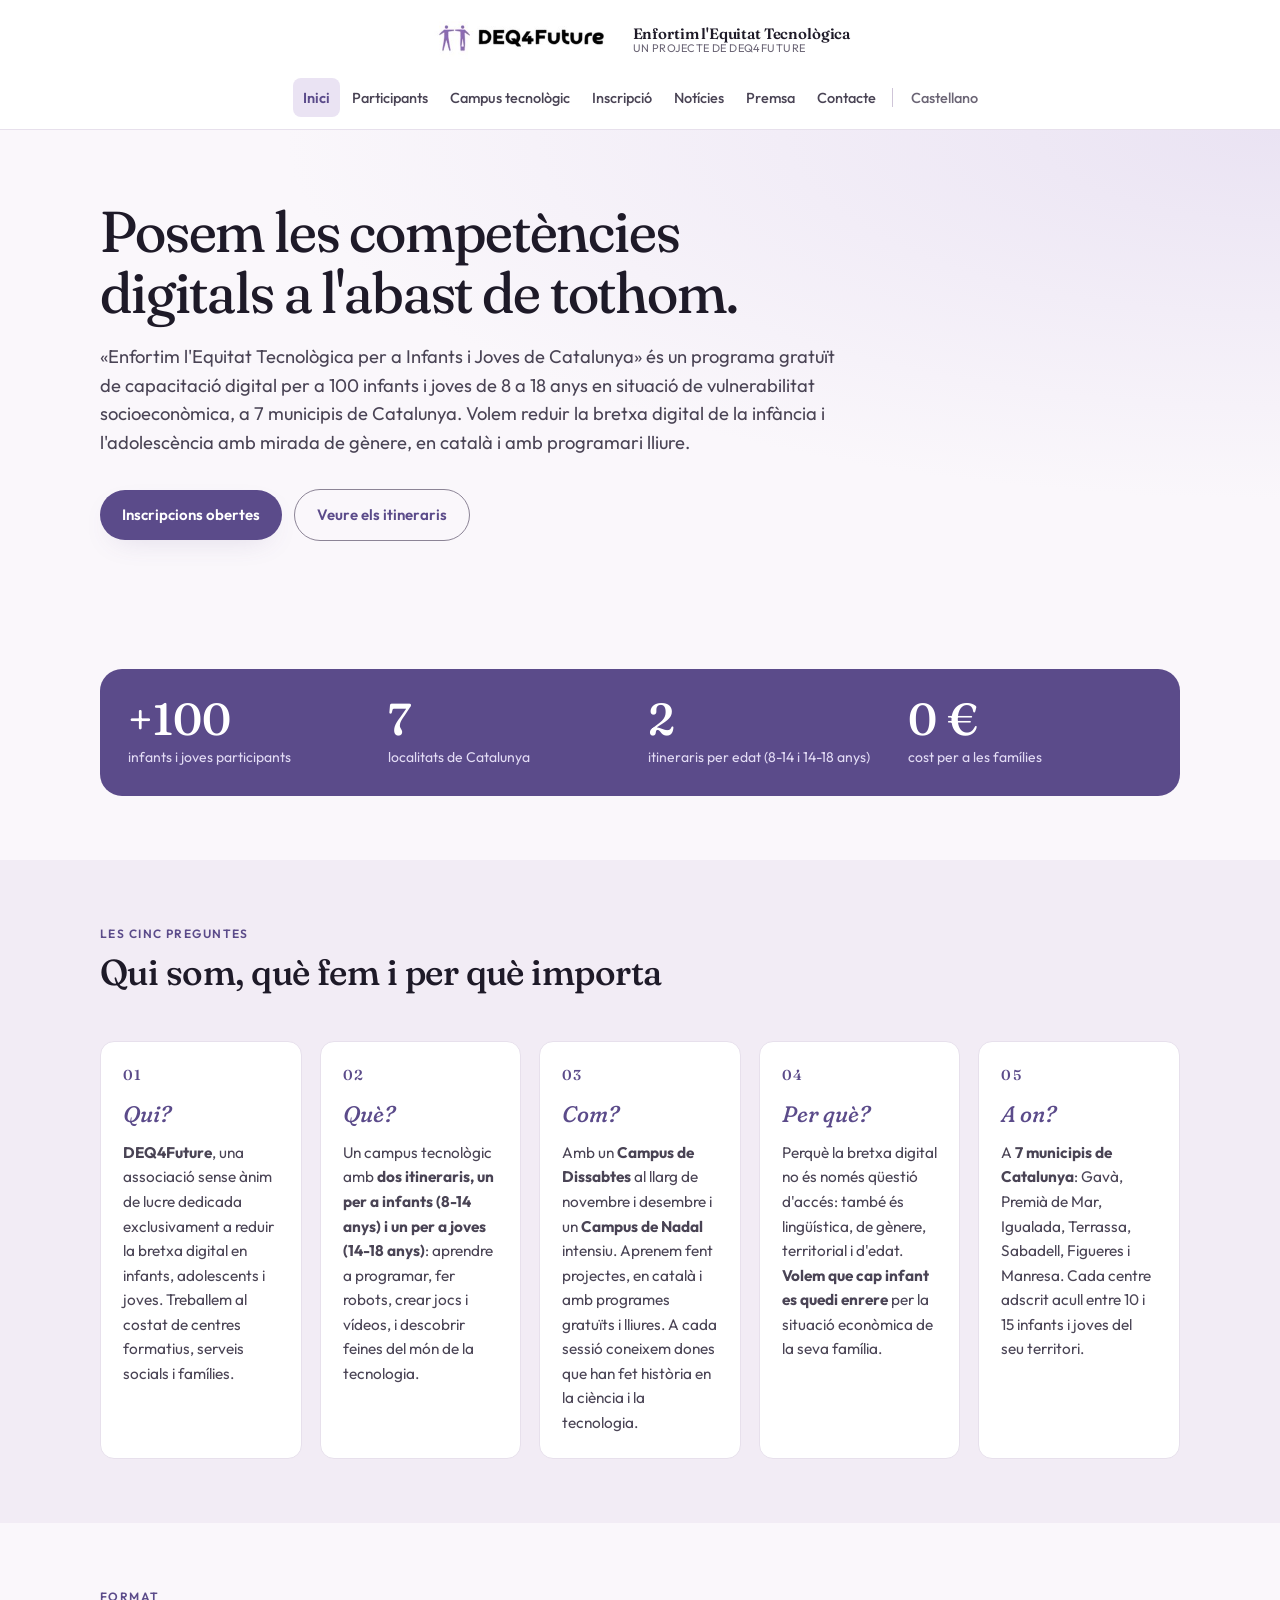
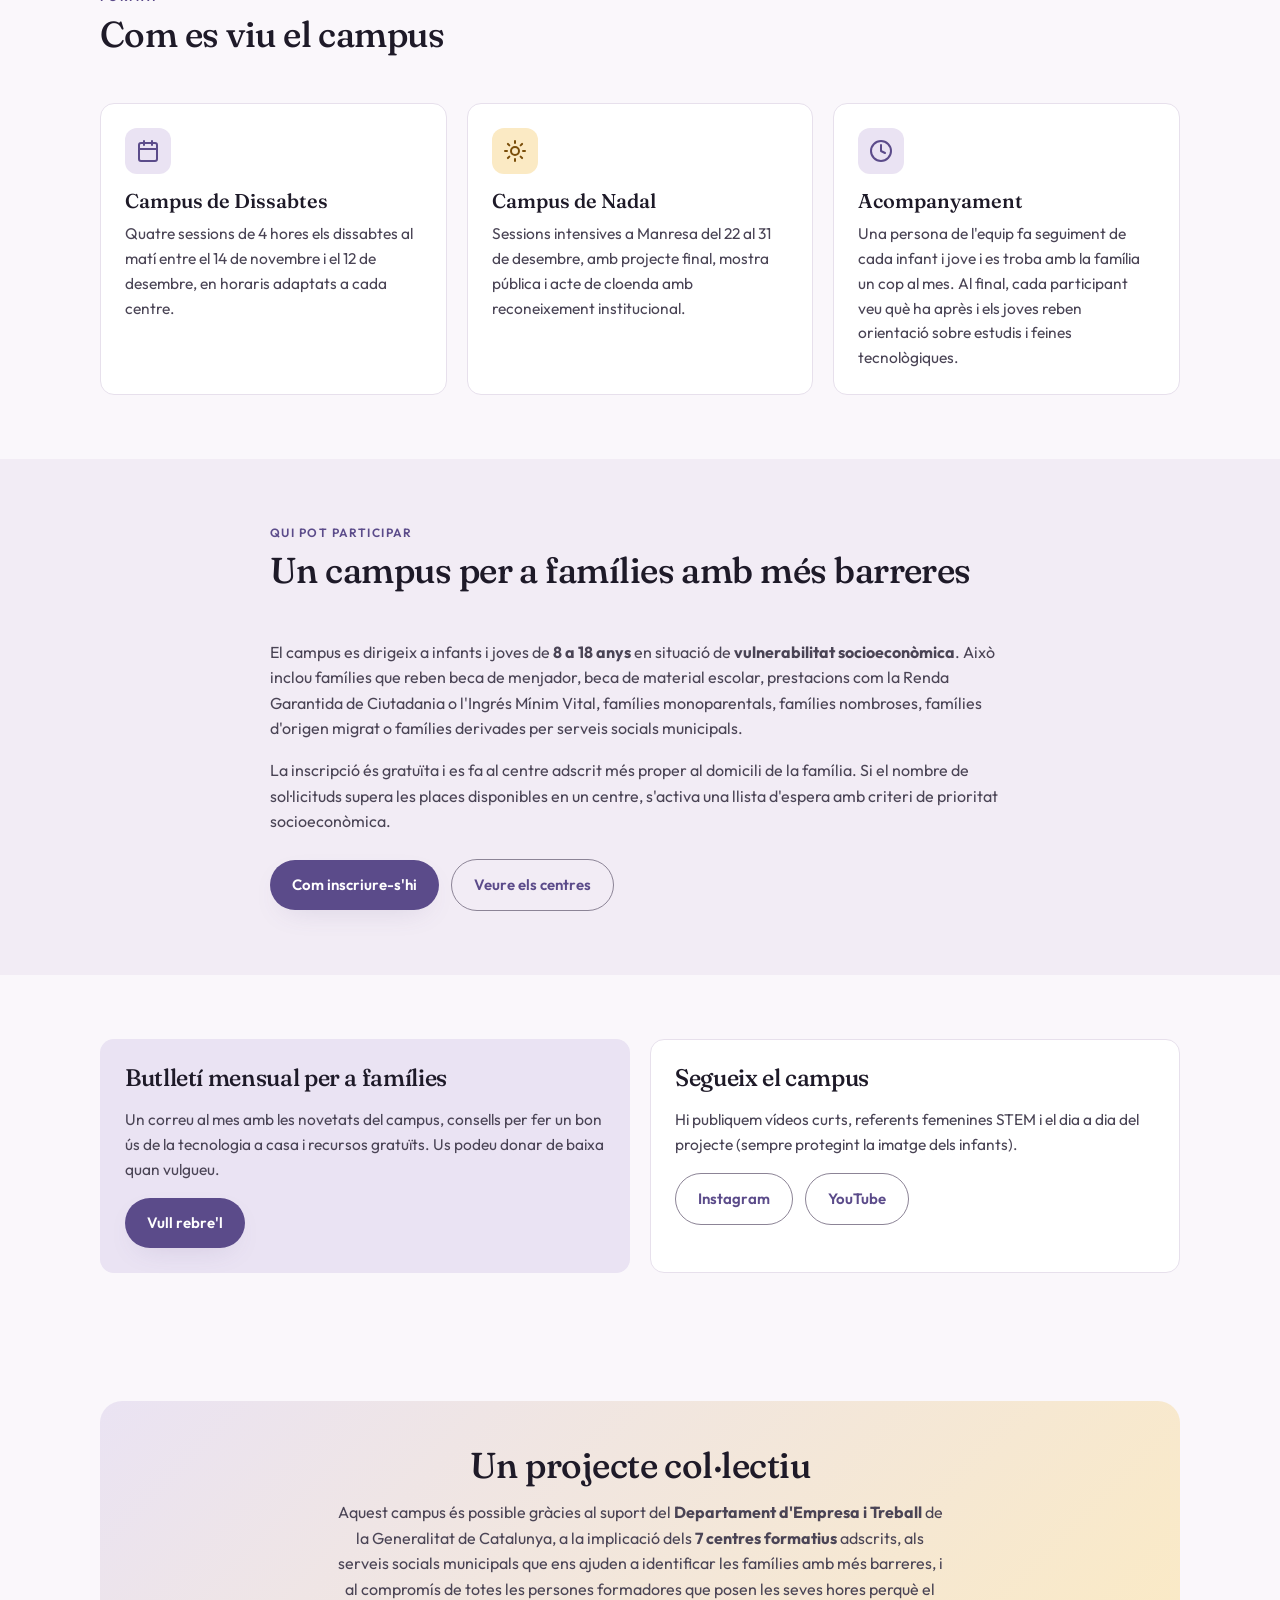
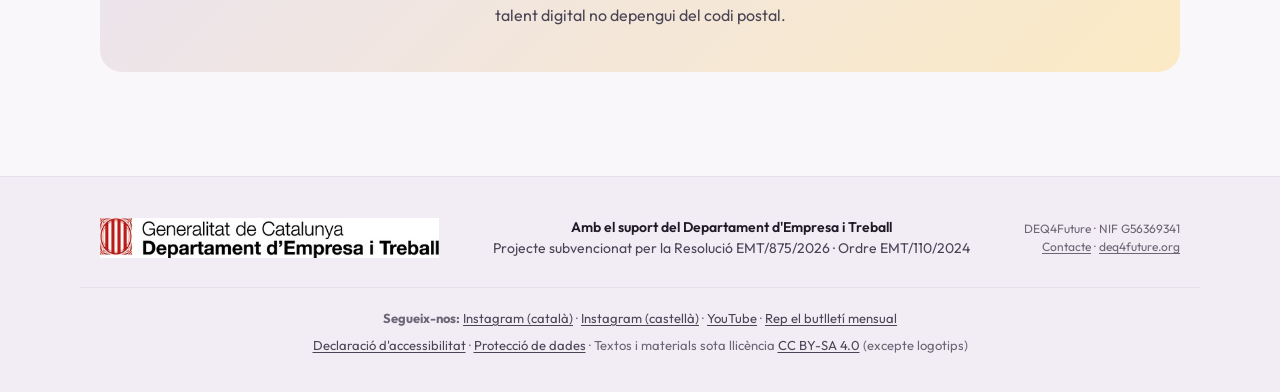
==== index.html @ 042182f4 "v1.0" ====
<!doctype html>
<html lang="ca">
<head>
<meta charset="utf-8">
<meta name="viewport" content="width=device-width, initial-scale=1, viewport-fit=cover">
<title>Enfortim l'Equitat Tecnològica · DEQ4Future</title>
<meta name="description" content="Campus tecnològic gratuït per a 100 infants i joves de 8 a 18 anys en situació de vulnerabilitat a 7 municipis de Catalunya. Un projecte de DEQ4Future.">
<meta property="og:title" content="Enfortim l'Equitat Tecnològica · DEQ4Future">
<meta property="og:description" content="Campus tecnològic gratuït per a 100 infants i joves de 8 a 18 anys en situació de vulnerabilitat a 7 municipis de Catalunya. Un projecte de DEQ4Future.">
<meta property="og:type" content="website">
<meta property="og:locale" content="ca_ES">
<meta property="og:url" content="https://enfortim.deq4future.org/">
<link rel="icon" href="logo-deq.jpg">
<link rel="stylesheet" href="fonts.css">
<link rel="stylesheet" href="styles.css">
<script src="analytics.js" defer></script>
</head>
<body>
<a class="skip-link" href="#contingut">Salta al contingut principal</a>

<header class="site-header">
  <div class="header-inner">
    <a class="brand" href="index.html">
      <img src="logo-deq.jpg" alt="DEQ4Future" width="189" height="56">
      <span class="brand-text">
        <strong>Enfortim l'Equitat Tecnològica</strong>
        <span>Un projecte de DEQ4Future</span>
      </span>
    </a>
    <nav class="nav" aria-label="Navegació principal">
      <a href="index.html" aria-current="page" class="active">Inici</a>
      <a href="participants.html">Participants</a>
      <a href="campus.html">Campus tecnològic</a>
      <a href="inscripcio.html">Inscripció</a>
      <a href="noticies.html">Notícies</a>
      <a href="premsa.html">Premsa</a>
      <a href="contacte.html">Contacte</a>
      <a class="lang" href="es.html" lang="es" hreflang="es">Castellano</a>
    </nav>
  </div>
</header>

<main class="page" id="contingut" tabindex="-1">
  <!-- Hero -->
  <section class="hero">
    <div class="wrap">
      <h1>Posem les competències digitals a l'abast de tothom.</h1>
      <p class="lead">
        «Enfortim l'Equitat Tecnològica per a Infants i Joves de Catalunya» és un
        programa gratuït de capacitació digital per a 100 infants i joves de
        8 a 18 anys en situació de vulnerabilitat socioeconòmica, a 7 municipis
        de Catalunya. Volem reduir la bretxa digital de la infància i l'adolescència
        amb mirada de gènere, en català i amb programari lliure.
      </p>
      <div class="cta-row">
        <a class="btn btn-primary" href="inscripcio.html">Inscripcions obertes</a>
        <a class="btn btn-ghost" href="campus.html">Veure els itineraris</a>
      </div>
    </div>
  </section>

  <!-- Dades destacades -->
  <section>
    <div class="wrap">
      <div class="stats" role="list">
        <div class="stat" role="listitem"><strong>+100</strong><span>infants i joves participants</span></div>
        <div class="stat" role="listitem"><strong>7</strong><span>localitats de Catalunya</span></div>
        <div class="stat" role="listitem"><strong>2</strong><span>itineraris per edat (8-14 i 14-18 anys)</span></div>
        <div class="stat" role="listitem"><strong>0 €</strong><span>cost per a les famílies</span></div>
      </div>
    </div>
  </section>

  <!-- Blocs Qui / Què / Com / Perquè / A on -->
  <section class="alt">
    <div class="wrap">
      <div class="section-head">
        <div>
          <p class="eyebrow">Les cinc preguntes</p>
          <h2>Qui som, què fem i per què importa</h2>
        </div>
      </div>

      <div class="five-blocks">
        <article class="block">
          <span class="number">01</span>
          <div class="question">Qui?</div>
          <p>
            <strong>DEQ4Future</strong>, una associació sense ànim de lucre
            dedicada exclusivament a reduir la bretxa digital en infants,
            adolescents i joves. Treballem al costat de centres formatius,
            serveis socials i famílies.
          </p>
        </article>

        <article class="block">
          <span class="number">02</span>
          <div class="question">Què?</div>
          <p>
            Un campus tecnològic amb <strong>dos itineraris, un per a
            infants (8-14 anys) i un per a joves (14-18 anys)</strong>:
            aprendre a programar, fer robots, crear jocs i vídeos, i
            descobrir feines del món de la tecnologia.
          </p>
        </article>

        <article class="block">
          <span class="number">03</span>
          <div class="question">Com?</div>
          <p>
            Amb un <strong>Campus de Dissabtes</strong> al llarg de novembre i
            desembre i un <strong>Campus de Nadal</strong> intensiu.
            Aprenem fent projectes, en català i amb programes gratuïts i
            lliures. A cada sessió coneixem dones que han fet història en
            la ciència i la tecnologia.
          </p>
        </article>

        <article class="block">
          <span class="number">04</span>
          <div class="question">Per què?</div>
          <p>
            Perquè la bretxa digital no és només qüestió d'accés: també és
            lingüística, de gènere, territorial i d'edat. <strong>Volem que
            cap infant es quedi enrere</strong> per la situació econòmica de
            la seva família.
          </p>
        </article>

        <article class="block">
          <span class="number">05</span>
          <div class="question">A on?</div>
          <p>
            A <strong>7 municipis de Catalunya</strong>: Gavà, Premià de Mar,
            Igualada, Terrassa, Sabadell, Figueres i Manresa. Cada centre
            adscrit acull entre 10 i 15 infants i joves del seu territori.
          </p>
        </article>
      </div>
    </div>
  </section>

  <!-- Com funciona -->
  <section>
    <div class="wrap">
      <div class="section-head">
        <div>
          <p class="eyebrow">Format</p>
          <h2>Com es viu el campus</h2>
        </div>
      </div>

      <div class="grid grid-3">
        <article class="card">
          <div class="pictogram">
            <svg aria-hidden="true" focusable="false" viewBox="0 0 24 24" fill="none" stroke="currentColor" stroke-width="2" stroke-linecap="round" stroke-linejoin="round"><rect x="3" y="4" width="18" height="18" rx="2"/><path d="M16 2v4M8 2v4M3 10h18"/></svg>
          </div>
          <h3>Campus de Dissabtes</h3>
          <p>
            Quatre sessions de 4 hores els dissabtes al matí entre el 14 de
            novembre i el 12 de desembre, en horaris adaptats a cada centre.
          </p>
        </article>

        <article class="card">
          <div class="pictogram pictogram-sun">
            <svg aria-hidden="true" focusable="false" viewBox="0 0 24 24" fill="none" stroke="currentColor" stroke-width="2" stroke-linecap="round" stroke-linejoin="round"><circle cx="12" cy="12" r="4"/><path d="M12 2v2M12 20v2M4.93 4.93l1.41 1.41M17.66 17.66l1.41 1.41M2 12h2M20 12h2M4.93 19.07l1.41-1.41M17.66 6.34l1.41-1.41"/></svg>
          </div>
          <h3>Campus de Nadal</h3>
          <p>
            Sessions intensives a Manresa del 22 al 31 de desembre, amb projecte final,
            mostra pública i acte de cloenda amb reconeixement institucional.
          </p>
        </article>

        <article class="card">
          <div class="pictogram">
            <svg aria-hidden="true" focusable="false" viewBox="0 0 24 24" fill="none" stroke="currentColor" stroke-width="2" stroke-linecap="round" stroke-linejoin="round"><path d="M12 2a10 10 0 100 20 10 10 0 000-20z"/><path d="M12 6v6l4 2"/></svg>
          </div>
          <h3>Acompanyament</h3>
          <p>
            Una persona de l'equip fa seguiment de cada infant i jove i
            es troba amb la família un cop al mes. Al final, cada
            participant veu què ha après i els joves reben orientació sobre
            estudis i feines tecnològiques.
          </p>
        </article>
      </div>
    </div>
  </section>

  <!-- Qui pot participar -->
  <section class="alt">
    <div class="wrap narrow">
      <div class="section-head">
        <div>
          <p class="eyebrow">Qui pot participar</p>
          <h2>Un campus per a famílies amb més barreres</h2>
        </div>
      </div>

      <p>
        El campus es dirigeix a infants i joves de <strong>8 a 18 anys</strong>
        en situació de <strong>vulnerabilitat socioeconòmica</strong>. Això
        inclou famílies que reben beca de menjador, beca de material escolar,
        prestacions com la Renda Garantida de Ciutadania o l'Ingrés Mínim
        Vital, famílies monoparentals, famílies nombroses, famílies d'origen
        migrat o famílies derivades per serveis socials municipals.
      </p>

      <p>
        La inscripció és gratuïta i es fa al centre adscrit més proper al
        domicili de la família. Si el nombre de sol·licituds supera les
        places disponibles en un centre, s'activa una llista d'espera amb
        criteri de prioritat socioeconòmica.
      </p>

      <div class="cta-row" style="margin-top: 24px;">
        <a class="btn btn-primary" href="inscripcio.html"><span style="white-space: nowrap;">Com inscriure-s'hi</span></a>
        <a class="btn btn-ghost" href="participants.html">Veure els centres</a>
      </div>
    </div>
  </section>

  <!-- Butlletí i xarxes -->
  <section>
    <div class="wrap">
      <div class="grid grid-2">
        <article class="card card-accent">
          <h2 style="font-size: 1.5rem;">Butlletí mensual per a famílies</h2>
          <p>
            Un correu al mes amb les novetats del campus, consells per fer
            un bon ús de la tecnologia a casa i recursos gratuïts. Us podeu
            donar de baixa quan vulgueu.
          </p>
          <p style="margin-top: 16px;">
            <a class="btn btn-primary" href="mailto:info@deq4future.org?subject=Alta%20al%20butllet%C3%AD%20Enfortim&body=Vull%20rebre%20el%20butllet%C3%AD%20mensual%20del%20projecte%20%C2%ABEnfortim%20l%27Equitat%20Tecnol%C3%B2gica%C2%BB%20en%20aquesta%20adre%C3%A7a.">Vull rebre'l</a>
          </p>
        </article>
        <article class="card">
          <h2 style="font-size: 1.5rem;">Segueix el campus</h2>
          <p>
            Hi publiquem vídeos curts, referents femenines STEM i el dia a
            dia del projecte (sempre protegint la imatge dels infants).
          </p>
          <p class="cta-row" style="margin-top: 16px;">
            <a class="btn btn-ghost" href="https://www.instagram.com/deq4future.cat/" target="_blank" rel="noopener">Instagram<span class="sr-only"> (s'obre en una finestra nova)</span></a>
            <a class="btn btn-ghost" href="https://www.youtube.com/@deq4future" target="_blank" rel="noopener">YouTube<span class="sr-only"> (s'obre en una finestra nova)</span></a>
          </p>
        </article>
      </div>
    </div>
  </section>

  <!-- Suport institucional -->
  <section>
    <div class="wrap">
      <div class="thanks">
        <h2>Un projecte col·lectiu</h2>
        <p>
          Aquest campus és possible gràcies al suport del
          <strong>Departament d'Empresa i Treball</strong> de la Generalitat
          de Catalunya, a la implicació dels <strong>7 centres formatius</strong>
          adscrits, als serveis socials municipals que ens ajuden a identificar
          les famílies amb més barreres, i al compromís de totes les persones
          formadores que posen les seves hores perquè el talent digital no
          depengui del codi postal.
        </p>
      </div>
    </div>
  </section>
</main>

<footer class="site-footer" lang="ca">
  <div class="footer-inner">
    <img class="gen-logo" src="logo-gen.jpg" alt="Generalitat de Catalunya · Departament d'Empresa i Treball" width="339" height="40">
    <div class="claim">
      <strong>Amb el suport del Departament d'Empresa i Treball</strong>
      Projecte subvencionat per la Resolució EMT/875/2026 · Ordre EMT/110/2024
    </div>
    <div class="meta">
      DEQ4Future · NIF G56369341<br>
      <a href="contacte.html">Contacte</a> · <a href="https://deq4future.org" target="_blank" rel="noopener">deq4future.org<span class="sr-only"> (s'obre en una finestra nova)</span></a>
    </div>
  </div>
  <div class="footer-bottom">
    <p>
      <strong>Segueix-nos:</strong> <a href="https://www.instagram.com/deq4future.cat/" target="_blank" rel="noopener">Instagram (català)<span class="sr-only"> (s'obre en una finestra nova)</span></a> · <a href="https://www.instagram.com/deq4future.es/" target="_blank" rel="noopener">Instagram (castellà)<span class="sr-only"> (s'obre en una finestra nova)</span></a> · <a href="https://www.youtube.com/@deq4future" target="_blank" rel="noopener">YouTube<span class="sr-only"> (s'obre en una finestra nova)</span></a>
      · <a href="mailto:info@deq4future.org?subject=Alta%20al%20butllet%C3%AD%20Enfortim&body=Vull%20rebre%20el%20butllet%C3%AD%20mensual%20del%20projecte%20%C2%ABEnfortim%20l%27Equitat%20Tecnol%C3%B2gica%C2%BB%20en%20aquesta%20adre%C3%A7a.">Rep el butlletí mensual</a>
    </p>
    <p>
      <a href="accessibilitat.html">Declaració d'accessibilitat</a>
      · <a href="contacte.html#proteccio-dades">Protecció de dades</a>
      · Textos i materials sota llicència
      <a href="https://creativecommons.org/licenses/by-sa/4.0/deed.ca" target="_blank" rel="license noopener">CC BY-SA 4.0<span class="sr-only"> (s'obre en una finestra nova)</span></a>
      (excepte logotips)
    </p>
  </div>
</footer>


</body>
</html>
---- fonts.css ----
/* Fonts allotjades localment: Fraunces (© The Fraunces Project Authors) i Outfit (© The Outfit Project Authors). Llicència SIL Open Font License 1.1: vegeu fonts/OFL-fraunces.txt i fonts/OFL-outfit.txt */
/* latin-ext */
@font-face {
  font-family: 'Fraunces';
  font-style: italic;
  font-weight: 300 700;
  font-display: swap;
  src: url(fonts/fraunces-italic-latin-ext.woff2) format('woff2');
  unicode-range: U+0100-02BA, U+02BD-02C5, U+02C7-02CC, U+02CE-02D7, U+02DD-02FF, U+0304, U+0308, U+0329, U+1D00-1DBF, U+1E00-1E9F, U+1EF2-1EFF, U+2020, U+20A0-20AB, U+20AD-20C4, U+2113, U+2C60-2C7F, U+A720-A7FF;
}
/* latin */
@font-face {
  font-family: 'Fraunces';
  font-style: italic;
  font-weight: 300 700;
  font-display: swap;
  src: url(fonts/fraunces-italic-latin.woff2) format('woff2');
  unicode-range: U+0000-00FF, U+0131, U+0152-0153, U+02BB-02BC, U+02C6, U+02DA, U+02DC, U+0304, U+0308, U+0329, U+2000-206F, U+20AC, U+2122, U+2191, U+2193, U+2212, U+2215, U+FEFF, U+FFFD;
}
/* latin-ext */
@font-face {
  font-family: 'Fraunces';
  font-style: normal;
  font-weight: 300 700;
  font-display: swap;
  src: url(fonts/fraunces-normal-latin-ext.woff2) format('woff2');
  unicode-range: U+0100-02BA, U+02BD-02C5, U+02C7-02CC, U+02CE-02D7, U+02DD-02FF, U+0304, U+0308, U+0329, U+1D00-1DBF, U+1E00-1E9F, U+1EF2-1EFF, U+2020, U+20A0-20AB, U+20AD-20C4, U+2113, U+2C60-2C7F, U+A720-A7FF;
}
/* latin */
@font-face {
  font-family: 'Fraunces';
  font-style: normal;
  font-weight: 300 700;
  font-display: swap;
  src: url(fonts/fraunces-normal-latin.woff2) format('woff2');
  unicode-range: U+0000-00FF, U+0131, U+0152-0153, U+02BB-02BC, U+02C6, U+02DA, U+02DC, U+0304, U+0308, U+0329, U+2000-206F, U+20AC, U+2122, U+2191, U+2193, U+2212, U+2215, U+FEFF, U+FFFD;
}
/* latin-ext */
@font-face {
  font-family: 'Outfit';
  font-style: normal;
  font-weight: 300 700;
  font-display: swap;
  src: url(fonts/outfit-normal-latin-ext.woff2) format('woff2');
  unicode-range: U+0100-02BA, U+02BD-02C5, U+02C7-02CC, U+02CE-02D7, U+02DD-02FF, U+0304, U+0308, U+0329, U+1D00-1DBF, U+1E00-1E9F, U+1EF2-1EFF, U+2020, U+20A0-20AB, U+20AD-20C4, U+2113, U+2C60-2C7F, U+A720-A7FF;
}
/* latin */
@font-face {
  font-family: 'Outfit';
  font-style: normal;
  font-weight: 300 700;
  font-display: swap;
  src: url(fonts/outfit-normal-latin.woff2) format('woff2');
  unicode-range: U+0000-00FF, U+0131, U+0152-0153, U+02BB-02BC, U+02C6, U+02DA, U+02DC, U+0304, U+0308, U+0329, U+2000-206F, U+20AC, U+2122, U+2191, U+2193, U+2212, U+2215, U+FEFF, U+FFFD;
}
---- styles.css ----
/* ===== Microsite Enfortim l'Equitat Tecnològica · DEQ4Future ===== */
/* Direcció: càlida i propera, amb un toc editorial que prioritza la lectura
   i l'accessibilitat per a famílies i centres educatius. */

:root {
  /* Paleta — lila del logo DEQ4Future + ocre solar per calidesa */
  --bg: #FAF7FB;
  --surface: #FFFFFF;
  --surface-alt: #F2ECF5;
  --fg: #1E1A28;
  --fg-soft: #4A4455;
  --fg-muted: #6B6575;
  --accent: #8B7BC7;
  --accent-deep: #5B4B8A;
  --accent-soft: #EAE3F3;
  --sun: #F4B942;
  --sun-soft: #FBEAC4;
  --line: #E7E0EC;
  --line-strong: #CFC5D8;
  --ok: #4A8A5B;
  --warn: #C9593A;
  --solid: #5B4B8A;
  --solid-hover: #4A3D75;
  --on-solid: #FFFFFF;
  --on-solid-soft: #E3DCF5;
  --sun-ink: #7A4E0A;
  --ok-ink: #2F6B3F;
  --ok-soft: #DDEAD8;
  --field-border: #8C8496;
  --focus: #5B4B8A;
  --radius-sm: 8px;
  --radius: 14px;
  --radius-lg: 22px;
  --shadow-sm: 0 1px 2px rgba(31, 22, 49, 0.06);
  --shadow: 0 10px 30px -14px rgba(91, 75, 138, 0.22);

  /* Tipografia */
  --font-display: "Fraunces", Georgia, "Times New Roman", serif;
  --font-body: "Outfit", -apple-system, BlinkMacSystemFont, "Segoe UI", sans-serif;
}

@media (prefers-color-scheme: dark) {
  :root:not([data-theme="light"]) {
    --bg: #15121C;
    --surface: #1E1A28;
    --surface-alt: #262035;
    --fg: #F3EEF8;
    --fg-soft: #CFC5D8;
    --fg-muted: #948BA3;
    --accent: #B7A8E3;
    --accent-deep: #D7CCF2;
    --accent-soft: #2E2541;
    --sun: #F4C56A;
    --sun-soft: #3A2E1A;
    --line: #2B2438;
    --line-strong: #3E3450;
    --solid: #4A3D75;
    --solid-hover: #5B4B8A;
    --sun-ink: #F4C56A;
    --ok-ink: #9FD3AC;
    --ok-soft: #1F3324;
    --field-border: #6E6480;
    --focus: #D7CCF2;
    color-scheme: dark;
  }
}

:root[data-theme="dark"] {
  --bg: #15121C;
  --surface: #1E1A28;
  --surface-alt: #262035;
  --fg: #F3EEF8;
  --fg-soft: #CFC5D8;
  --fg-muted: #948BA3;
  --accent: #B7A8E3;
  --accent-deep: #D7CCF2;
  --accent-soft: #2E2541;
  --sun: #F4C56A;
  --sun-soft: #3A2E1A;
  --line: #2B2438;
  --line-strong: #3E3450;
  --solid: #4A3D75;
  --solid-hover: #5B4B8A;
  --sun-ink: #F4C56A;
  --ok-ink: #9FD3AC;
  --ok-soft: #1F3324;
  --field-border: #6E6480;
  --focus: #D7CCF2;
  color-scheme: dark;
}

* { box-sizing: border-box; }

/* ===== Accessibilitat ===== */
:focus-visible { outline: 3px solid var(--focus); outline-offset: 3px; border-radius: 4px; }
.skip-link {
  position: absolute;
  left: 12px;
  top: -100px;
  z-index: 100;
  padding: 12px 18px;
  background: var(--solid);
  color: var(--on-solid);
  font-weight: 600;
  border-radius: var(--radius-sm);
  text-decoration: none;
}
.skip-link:focus { top: 12px; }
.sr-only {
  position: absolute; width: 1px; height: 1px; padding: 0; margin: -1px;
  overflow: hidden; clip: rect(0 0 0 0); white-space: nowrap; border: 0;
}
html { scroll-padding-top: 110px; }
main:focus { outline: none; }
@media (prefers-reduced-motion: reduce) {
  *, *::before, *::after { transition: none !important; animation: none !important; scroll-behavior: auto !important; }
  .btn-primary:hover { transform: none; }
}

body {
  margin: 0;
  background: var(--bg);
  color: var(--fg);
  font-family: var(--font-body);
  font-size: 16px;
  line-height: 1.6;
  font-weight: 400;
  -webkit-font-smoothing: antialiased;
}

/* Els marges laterals els posa .wrap, així les franges .alt arriben a les vores */
.page { padding: 0; }

/* ===== Header ===== */
.site-header {
  background: var(--surface);
  border-bottom: 1px solid var(--line);
  position: sticky;
  top: env(safe-area-inset-top, 0px);
  z-index: 10;
}

.header-inner {
  max-width: 1260px;
  margin: 0 auto;
  display: flex;
  align-items: center;
  justify-content: space-between;
  gap: 24px;
  padding-block: 14px;
  padding-left: max(20px, env(safe-area-inset-left, 0px));
  padding-right: max(20px, env(safe-area-inset-right, 0px));
}

.brand { display: flex; align-items: center; gap: 14px; text-decoration: none; }
.brand img { height: 56px; width: auto; display: block; }
.brand-text {
  display: flex;
  flex-direction: column;
  line-height: 1.1;
}
.brand-text strong {
  font-family: var(--font-display);
  font-weight: 600;
  font-size: 15px;
  color: var(--fg);
  letter-spacing: -0.01em;
}
.brand-text span {
  font-size: 11px;
  color: var(--fg-muted);
  letter-spacing: 0.04em;
  text-transform: uppercase;
}

.nav {
  display: flex;
  align-items: center;
  gap: 2px;
  flex-wrap: wrap;
}
.nav a {
  color: var(--fg-soft);
  text-decoration: none;
  font-size: 14.5px;
  font-weight: 500;
  padding: 8px 10px;
  border-radius: var(--radius-sm);
  transition: background 0.18s, color 0.18s;
}
.nav a:hover { background: var(--accent-soft); color: var(--accent-deep); }
.nav a.active {
  background: var(--accent-soft);
  color: var(--accent-deep);
  font-weight: 600;
}

.brand-text strong, .brand-text span { white-space: nowrap; }

@media (max-width: 1299px) {
  .header-inner { flex-direction: column; align-items: stretch; gap: 10px; padding-block: 12px; }
  .brand { justify-content: center; }
  .nav { justify-content: center; }
  .site-header { position: static; }
}

@media (max-width: 760px) {
  .header-inner { flex-direction: column; align-items: stretch; gap: 12px; padding-block: 12px; }
  .brand { justify-content: center; }
  .nav { justify-content: center; }
  .nav a { padding: 6px 10px; font-size: 13.5px; }
  .brand img { height: 44px; }
  .brand-text strong, .brand-text span { white-space: normal; }
}

/* ===== Layout content ===== */
.wrap {
  max-width: 1120px;
  margin: 0 auto;
  padding-left: max(20px, env(safe-area-inset-left, 0px));
  padding-right: max(20px, env(safe-area-inset-right, 0px));
}

.narrow { max-width: 780px; }

/* ===== Hero ===== */
.hero {
  padding-block: 72px 64px;
  background: radial-gradient(ellipse at top right, var(--accent-soft) 0%, transparent 55%),
              linear-gradient(to bottom, var(--bg), var(--bg));
}
.hero-eyebrow {
  display: inline-flex;
  align-items: center;
  gap: 8px;
  padding: 6px 14px 6px 10px;
  background: var(--sun-soft);
  color: var(--accent-deep);
  border-radius: 999px;
  font-size: 13px;
  font-weight: 600;
  letter-spacing: 0.02em;
  margin-bottom: 24px;
}
.hero-eyebrow::before {
  content: "";
  width: 8px;
  height: 8px;
  border-radius: 999px;
  background: var(--sun);
}

h1, .h1 {
  font-family: var(--font-display);
  font-weight: 450;
  font-variation-settings: "SOFT" 50, "opsz" 72;
  font-size: clamp(2.2rem, 5vw, 3.6rem);
  line-height: 1.05;
  letter-spacing: -0.02em;
  color: var(--fg);
  margin: 0 0 20px;
  text-wrap: balance;
  max-width: 20ch;
}

h2, .h2 {
  font-family: var(--font-display);
  font-weight: 500;
  font-variation-settings: "SOFT" 50, "opsz" 48;
  font-size: clamp(1.6rem, 3.2vw, 2.25rem);
  line-height: 1.15;
  letter-spacing: -0.015em;
  color: var(--fg);
  margin: 0 0 16px;
  text-wrap: balance;
}

h3 {
  font-family: var(--font-display);
  font-weight: 550;
  font-size: 1.25rem;
  line-height: 1.25;
  margin: 0 0 10px;
  color: var(--fg);
}

.lead {
  font-size: 1.15rem;
  line-height: 1.55;
  color: var(--fg-soft);
  max-width: 62ch;
  margin: 0 0 32px;
}

p { margin: 0 0 16px; max-width: 70ch; color: var(--fg-soft); }
p:last-child { margin-bottom: 0; }

a.inline { color: var(--accent-deep); text-decoration: underline; text-underline-offset: 3px; }

/* ===== Botons ===== */
.cta-row { display: flex; gap: 12px; flex-wrap: wrap; align-items: center; }
.btn {
  display: inline-flex;
  align-items: center;
  gap: 8px;
  padding: 13px 22px;
  border-radius: 999px;
  font-family: var(--font-body);
  font-weight: 600;
  font-size: 15px;
  text-decoration: none;
  transition: transform 0.18s, box-shadow 0.18s, background 0.18s;
  border: none;
  cursor: pointer;
}
.btn-primary {
  background: var(--solid);
  color: var(--on-solid);
  box-shadow: var(--shadow);
}
.btn-primary:hover { transform: translateY(-1px); background: var(--solid-hover); }
.btn-ghost {
  background: transparent;
  color: var(--accent-deep);
  border: 1.5px solid var(--field-border);
}
.btn-ghost:hover { background: var(--accent-soft); border-color: var(--accent); }

/* ===== Seccions ===== */
section { padding-block: 64px; }
section.alt { background: var(--surface-alt); }

.section-head {
  display: flex;
  align-items: baseline;
  justify-content: space-between;
  flex-wrap: wrap;
  gap: 16px;
  margin-bottom: 32px;
}
.eyebrow {
  font-family: var(--font-body);
  font-size: 12px;
  font-weight: 600;
  letter-spacing: 0.12em;
  text-transform: uppercase;
  color: var(--accent-deep);
  margin: 0 0 8px;
}

/* ===== Grids ===== */
.grid {
  display: grid;
  gap: 20px;
}
.grid-2 { grid-template-columns: repeat(2, 1fr); }
.grid-3 { grid-template-columns: repeat(3, 1fr); }
.grid-4 { grid-template-columns: repeat(4, 1fr); }
.grid-5 { grid-template-columns: repeat(5, 1fr); }

@media (max-width: 920px) {
  .grid-3, .grid-4, .grid-5 { grid-template-columns: repeat(2, 1fr); }
}
@media (max-width: 560px) {
  .grid-2, .grid-3, .grid-4, .grid-5 { grid-template-columns: 1fr; }
}

/* ===== Cards ===== */
.card {
  background: var(--surface);
  border: 1px solid var(--line);
  border-radius: var(--radius);
  padding: 24px;
  min-width: 0;
}
.card h3 { margin-bottom: 8px; }
.card p { margin-bottom: 0; font-size: 0.97rem; }

.card-accent {
  background: var(--accent-soft);
  border-color: transparent;
}

.pictogram {
  width: 46px;
  height: 46px;
  border-radius: 12px;
  display: inline-flex;
  align-items: center;
  justify-content: center;
  background: var(--accent-soft);
  color: var(--accent-deep);
  margin-bottom: 14px;
}
.pictogram svg { width: 24px; height: 24px; }

.pictogram-sun { background: var(--sun-soft); color: var(--sun-ink); }

/* ===== Blocs qui/què/com/perquè/a on ===== */
.five-blocks {
  display: grid;
  gap: 18px;
  grid-template-columns: repeat(5, 1fr);
}
.five-blocks .block {
  background: var(--surface);
  border: 1px solid var(--line);
  border-radius: var(--radius);
  padding: 22px;
  display: flex;
  flex-direction: column;
  min-width: 0;
}
.five-blocks .block .question {
  font-family: var(--font-display);
  font-weight: 450;
  font-variation-settings: "SOFT" 100;
  font-style: italic;
  font-size: 1.4rem;
  color: var(--accent-deep);
  margin: 10px 0 8px;
}
.five-blocks .block p { font-size: 0.96rem; }
.five-blocks .block .number {
  font-family: var(--font-display);
  font-weight: 550;
  color: var(--accent-deep);
  font-size: 0.9rem;
  letter-spacing: 0.08em;
}
@media (max-width: 1040px) {
  .five-blocks { grid-template-columns: repeat(2, 1fr); }
}
@media (max-width: 540px) {
  .five-blocks { grid-template-columns: 1fr; }
}

/* ===== Stats destacades ===== */
.stats {
  display: grid;
  grid-template-columns: repeat(4, 1fr);
  gap: 16px;
  padding: 28px;
  border-radius: var(--radius-lg);
  background: var(--solid);
  color: var(--on-solid);
}
.stats .stat strong {
  font-family: var(--font-display);
  font-variation-settings: "SOFT" 50;
  font-weight: 500;
  font-size: clamp(2rem, 4vw, 2.8rem);
  display: block;
  line-height: 1;
  color: var(--on-solid);
}
.stats .stat span {
  font-size: 14px;
  color: var(--on-solid-soft);
  margin-top: 4px;
  display: block;
}
@media (max-width: 760px) {
  .stats { grid-template-columns: repeat(2, 1fr); gap: 20px; }
}

/* ===== Taules ===== */
.table-wrap { overflow-x: auto; margin-top: 16px; }
table.data {
  width: 100%;
  border-collapse: collapse;
  background: var(--surface);
  border-radius: var(--radius);
  overflow: hidden;
  font-size: 0.95rem;
}
table.data th, table.data td {
  padding: 12px 16px;
  text-align: left;
  border-bottom: 1px solid var(--line);
}
table.data th {
  background: var(--surface-alt);
  font-weight: 600;
  color: var(--fg);
  font-size: 13px;
  text-transform: uppercase;
  letter-spacing: 0.04em;
}
table.data tr:last-child td { border-bottom: none; }

/* ===== Itineraris ===== */
.itinerari {
  background: var(--surface);
  border: 1px solid var(--line);
  border-radius: var(--radius);
  padding: 26px;
  display: flex;
  gap: 22px;
  align-items: flex-start;
  min-width: 0;
}
.itinerari .age {
  flex-shrink: 0;
  width: 86px;
  height: 86px;
  border-radius: 50%;
  background: var(--sun-soft);
  display: flex;
  align-items: center;
  justify-content: center;
  color: var(--sun-ink);
  font-family: var(--font-display);
  font-weight: 500;
  font-size: 1.1rem;
  line-height: 1.1;
  text-align: center;
}
.itinerari.var2 .age { background: var(--accent-soft); color: var(--accent-deep); }
.itinerari.var3 .age { background: var(--ok-soft); color: var(--ok-ink); }
.itinerari h3 { margin-bottom: 6px; }

/* ===== Referents STEM ===== */
.referents {
  display: grid;
  grid-template-columns: repeat(3, 1fr);
  gap: 18px;
}
.referent {
  background: var(--surface);
  border: 1px solid var(--line);
  border-radius: var(--radius);
  padding: 22px;
  min-width: 0;
}
.referent h4 {
  font-family: var(--font-display);
  font-weight: 500;
  font-size: 1.15rem;
  margin: 0 0 4px;
  color: var(--accent-deep);
}
.referent .yr {
  font-size: 12px;
  color: var(--fg-muted);
  margin-bottom: 10px;
  letter-spacing: 0.04em;
}
@media (max-width: 860px) { .referents { grid-template-columns: repeat(2, 1fr); } }
@media (max-width: 500px) { .referents { grid-template-columns: 1fr; } }

/* ===== Notícies ===== */
.news-grid {
  display: grid;
  gap: 20px;
  grid-template-columns: repeat(2, 1fr);
}
@media (max-width: 760px) { .news-grid { grid-template-columns: 1fr; } }

.news-card {
  background: var(--surface);
  border: 1px solid var(--line);
  border-radius: var(--radius);
  padding: 24px;
  display: flex;
  flex-direction: column;
  gap: 10px;
  min-width: 0;
}
.news-card .meta {
  font-size: 12px;
  letter-spacing: 0.04em;
  color: var(--fg-muted);
  text-transform: uppercase;
}
.tag, .news-card .tag {
  display: inline-block;
  padding: 3px 10px;
  border-radius: 999px;
  font-size: 11px;
  font-weight: 600;
  letter-spacing: 0.04em;
  text-transform: uppercase;
  color: var(--accent-deep);
  background: var(--accent-soft);
  margin-right: 8px;
  align-self: flex-start;
}
.news-card.featured {
  grid-column: 1 / -1;
  background: var(--solid);
  color: var(--on-solid);
  border: none;
  padding: 36px;
  display: grid;
  grid-template-columns: 1fr 1fr;
  gap: 32px;
  align-items: center;
}
.news-card.featured h3 { color: var(--on-solid); font-size: 1.8rem; line-height: 1.15; }
.news-card.featured p { color: var(--on-solid-soft); }
.news-card.featured .meta { color: var(--on-solid-soft); }
.news-card.featured .tag { background: var(--sun); color: #3A2A08; }
.news-card.featured .btn-primary { background: var(--sun); color: #3A2A08; }
.news-card.featured .btn-primary:hover { background: var(--sun-soft); }
@media (max-width: 760px) {
  .news-card.featured { grid-template-columns: 1fr; padding: 24px; }
}

.news-placeholder {
  background: var(--surface);
  border: 1.5px dashed var(--line-strong);
  border-radius: var(--radius);
  padding: 28px;
  text-align: center;
  color: var(--fg-muted);
  font-style: italic;
}

/* ===== Centres adscrits ===== */
.centres-grid {
  display: grid;
  gap: 16px;
  grid-template-columns: repeat(4, 1fr);
}
.centre {
  background: var(--surface);
  border: 1px solid var(--line);
  border-radius: var(--radius);
  padding: 18px;
  min-width: 0;
}
.centre .city {
  font-family: var(--font-display);
  font-weight: 500;
  font-size: 1.2rem;
  color: var(--accent-deep);
  margin-bottom: 4px;
}
.centre .name { font-size: 13.5px; color: var(--fg-soft); line-height: 1.4; margin-bottom: 10px; }
.centre .meta { font-size: 12px; color: var(--fg-muted); border-top: 1px solid var(--line); padding-top: 10px; }
@media (max-width: 920px) { .centres-grid { grid-template-columns: repeat(2, 1fr); } }
@media (max-width: 500px) { .centres-grid { grid-template-columns: 1fr; } }

/* ===== Timeline / Calendari ===== */
.timeline {
  position: relative;
  padding-left: 32px;
}
.timeline::before {
  content: "";
  position: absolute;
  left: 7px;
  top: 8px;
  bottom: 8px;
  width: 2px;
  background: var(--line-strong);
  border-radius: 1px;
}
.timeline .step {
  position: relative;
  padding-bottom: 20px;
}
.timeline .step::before {
  content: "";
  position: absolute;
  left: -32px;
  top: 6px;
  width: 16px;
  height: 16px;
  border-radius: 50%;
  background: var(--sun);
  border: 3px solid var(--bg);
  box-shadow: 0 0 0 2px var(--sun);
}
.timeline .date {
  font-family: var(--font-display);
  font-weight: 550;
  color: var(--accent-deep);
  display: block;
  margin-bottom: 2px;
}
.timeline .step p { font-size: 0.95rem; margin: 0; }

/* ===== Formulari ===== */
.form {
  display: grid;
  gap: 18px;
  background: var(--surface);
  border: 1px solid var(--line);
  border-radius: var(--radius);
  padding: 32px;
}
.form .row { display: grid; grid-template-columns: 1fr 1fr; gap: 18px; }
@media (max-width: 560px) { .form .row { grid-template-columns: 1fr; } }

.form label {
  display: flex;
  flex-direction: column;
  gap: 6px;
  font-size: 14px;
  color: var(--fg);
  font-weight: 500;
  min-width: 0;
}
.form input, .form textarea, .form select {
  font-family: inherit;
  font-size: 15px;
  padding: 12px 14px;
  border-radius: var(--radius-sm);
  border: 1.5px solid var(--field-border);
  background: var(--bg);
  color: var(--fg);
  min-width: 0;
  transition: border 0.18s, box-shadow 0.18s;
}
.form input:focus-visible, .form textarea:focus-visible, .form select:focus-visible {
  outline: 3px solid var(--focus);
  outline-offset: 1px;
  border-color: var(--focus);
}
.form textarea { resize: vertical; min-height: 110px; }
.form .consent {
  display: flex;
  flex-direction: row;
  gap: 10px;
  align-items: flex-start;
  font-size: 13.5px;
  color: var(--fg-soft);
  line-height: 1.45;
}
.form .consent input { width: 18px; height: 18px; flex-shrink: 0; margin-top: 2px; }

.form-msg {
  padding: 14px;
  border-radius: var(--radius-sm);
  background: var(--sun-soft);
  color: var(--sun-ink);
  font-size: 14px;
  display: none;
}
.form-msg.ok { background: var(--ok-soft); color: var(--ok-ink); }
.form-msg.show { display: block; }

.rgpd-box {
  background: var(--surface-alt);
  border-radius: var(--radius);
  padding: 22px;
  font-size: 13.5px;
  line-height: 1.55;
  color: var(--fg-soft);
}
.rgpd-box h3 { font-size: 1rem; margin-bottom: 10px; color: var(--fg); }

/* ===== Boxes d'informació ===== */
.info-box {
  display: flex;
  align-items: flex-start;
  gap: 14px;
  background: var(--sun-soft);
  border-radius: var(--radius);
  padding: 20px;
  color: var(--fg);
  font-size: 0.95rem;
  border-left: 4px solid var(--sun);
}
.info-box svg { flex-shrink: 0; width: 24px; height: 24px; color: var(--sun-ink); }

/* ===== Download list ===== */
.download-list {
  display: flex;
  flex-direction: column;
  gap: 10px;
}
.download-item {
  background: var(--surface);
  border: 1px solid var(--line);
  border-radius: var(--radius);
  padding: 16px 20px;
  display: flex;
  justify-content: space-between;
  align-items: center;
  gap: 14px;
  min-width: 0;
}
.download-item .info { min-width: 0; }
.download-item .title { font-weight: 600; color: var(--fg); margin-bottom: 2px; }
.download-item .desc { font-size: 13px; color: var(--fg-muted); }
.download-item .badge {
  background: var(--accent-soft);
  color: var(--accent-deep);
  font-size: 11px;
  font-weight: 600;
  letter-spacing: 0.04em;
  padding: 4px 10px;
  border-radius: 999px;
  text-transform: uppercase;
  flex-shrink: 0;
}

/* ===== Agraïments ===== */
.thanks {
  background: linear-gradient(135deg, var(--accent-soft) 0%, var(--sun-soft) 100%);
  border-radius: var(--radius-lg);
  padding: 44px;
  text-align: center;
}
.thanks h2 { margin-bottom: 14px; }
.thanks p { max-width: 55ch; margin-inline: auto; color: var(--fg-soft); }

/* ===== Footer ===== */
.site-footer {
  background: var(--surface-alt);
  border-top: 1px solid var(--line);
  padding-block: 40px 30px;
  margin-top: 40px;
}
.footer-inner {
  max-width: 1120px;
  margin: 0 auto;
  display: grid;
  grid-template-columns: auto 1fr auto;
  gap: 32px;
  align-items: center;
  padding-left: max(20px, env(safe-area-inset-left, 0px));
  padding-right: max(20px, env(safe-area-inset-right, 0px));
}
.footer-inner .gen-logo { height: 40px; width: auto; max-width: 100%; display: block; }
.footer-inner .claim {
  font-size: 14px;
  color: var(--fg-soft);
  text-align: center;
  line-height: 1.5;
}
.footer-inner .claim strong { color: var(--fg); display: block; font-weight: 600; }
.footer-inner .meta {
  font-size: 12px;
  color: var(--fg-muted);
  text-align: right;
  line-height: 1.5;
}
.footer-inner .meta a { color: var(--fg-muted); text-decoration: underline; text-underline-offset: 2px; }
.footer-inner .meta a:hover { color: var(--accent-deep); text-decoration: underline; }

@media (max-width: 760px) {
  .footer-inner { grid-template-columns: 1fr; text-align: center; }
  .footer-inner .meta, .footer-inner .claim { text-align: center; }
  .footer-inner .gen-logo { margin: 0 auto; }
}

/* ===== Util ===== */
.spacer { height: 32px; }
.divider { height: 1px; background: var(--line); margin-block: 32px; }
hr { border: none; border-top: 1px solid var(--line); margin-block: 24px; }
ul.plain { list-style: none; padding: 0; margin: 0; }
ul.plain li { padding: 10px 0; border-bottom: 1px solid var(--line); color: var(--fg-soft); }
ul.plain li:last-child { border-bottom: none; }
table.data tbody th {
  background: none;
  text-transform: none;
  letter-spacing: 0;
  font-size: inherit;
  font-weight: 500;
}

/* ===== Peu: xarxes, butlletí i avisos legals ===== */
.footer-bottom {
  max-width: 1120px;
  margin: 28px auto 0;
  padding: 20px max(20px, env(safe-area-inset-right, 0px)) 0 max(20px, env(safe-area-inset-left, 0px));
  border-top: 1px solid var(--line);
  font-size: 13px;
  color: var(--fg-muted);
  text-align: center;
}
.footer-bottom p { max-width: none; margin: 0 0 6px; color: var(--fg-muted); }
.footer-bottom a { color: var(--fg-soft); text-underline-offset: 2px; }
.footer-bottom a:hover { color: var(--accent-deep); }

/* Enllaç d'idioma a la navegació */
.nav a.lang {
  position: relative;
  margin-left: 13px;
  color: var(--fg-muted);
}
.nav a.lang::before {
  content: "";
  position: absolute;
  left: -9px;
  top: 25%;
  height: 50%;
  border-left: 1px solid var(--line-strong);
}

/* ===== Fitxes de centre amb formulari d'inscripció ===== */
.centres-insc { grid-template-columns: repeat(auto-fill, minmax(250px, 1fr)); }
.centre-insc { display: flex; flex-direction: column; gap: 4px; }
.centre-insc h3.city { margin: 0 0 2px; }
.centre-insc dl { margin: 6px 0 16px; font-size: 13.5px; flex: 1; }
.centre-insc dl:last-child { margin-bottom: 0; }
.centre-insc dl div { padding: 6px 0; border-top: 1px solid var(--line); }
.centre-insc dt { font-weight: 600; color: var(--fg); font-size: 12px; letter-spacing: 0.04em; text-transform: uppercase; }
.centre-insc dd { margin: 0; color: var(--fg-soft); }
.centre-insc .btn { justify-content: center; padding: 11px 16px; font-size: 14px; }
@media (max-width: 760px) {
  .nav a.lang { margin-left: 0; text-decoration: underline; text-underline-offset: 3px; }
  .nav a.lang::before { display: none; }
}
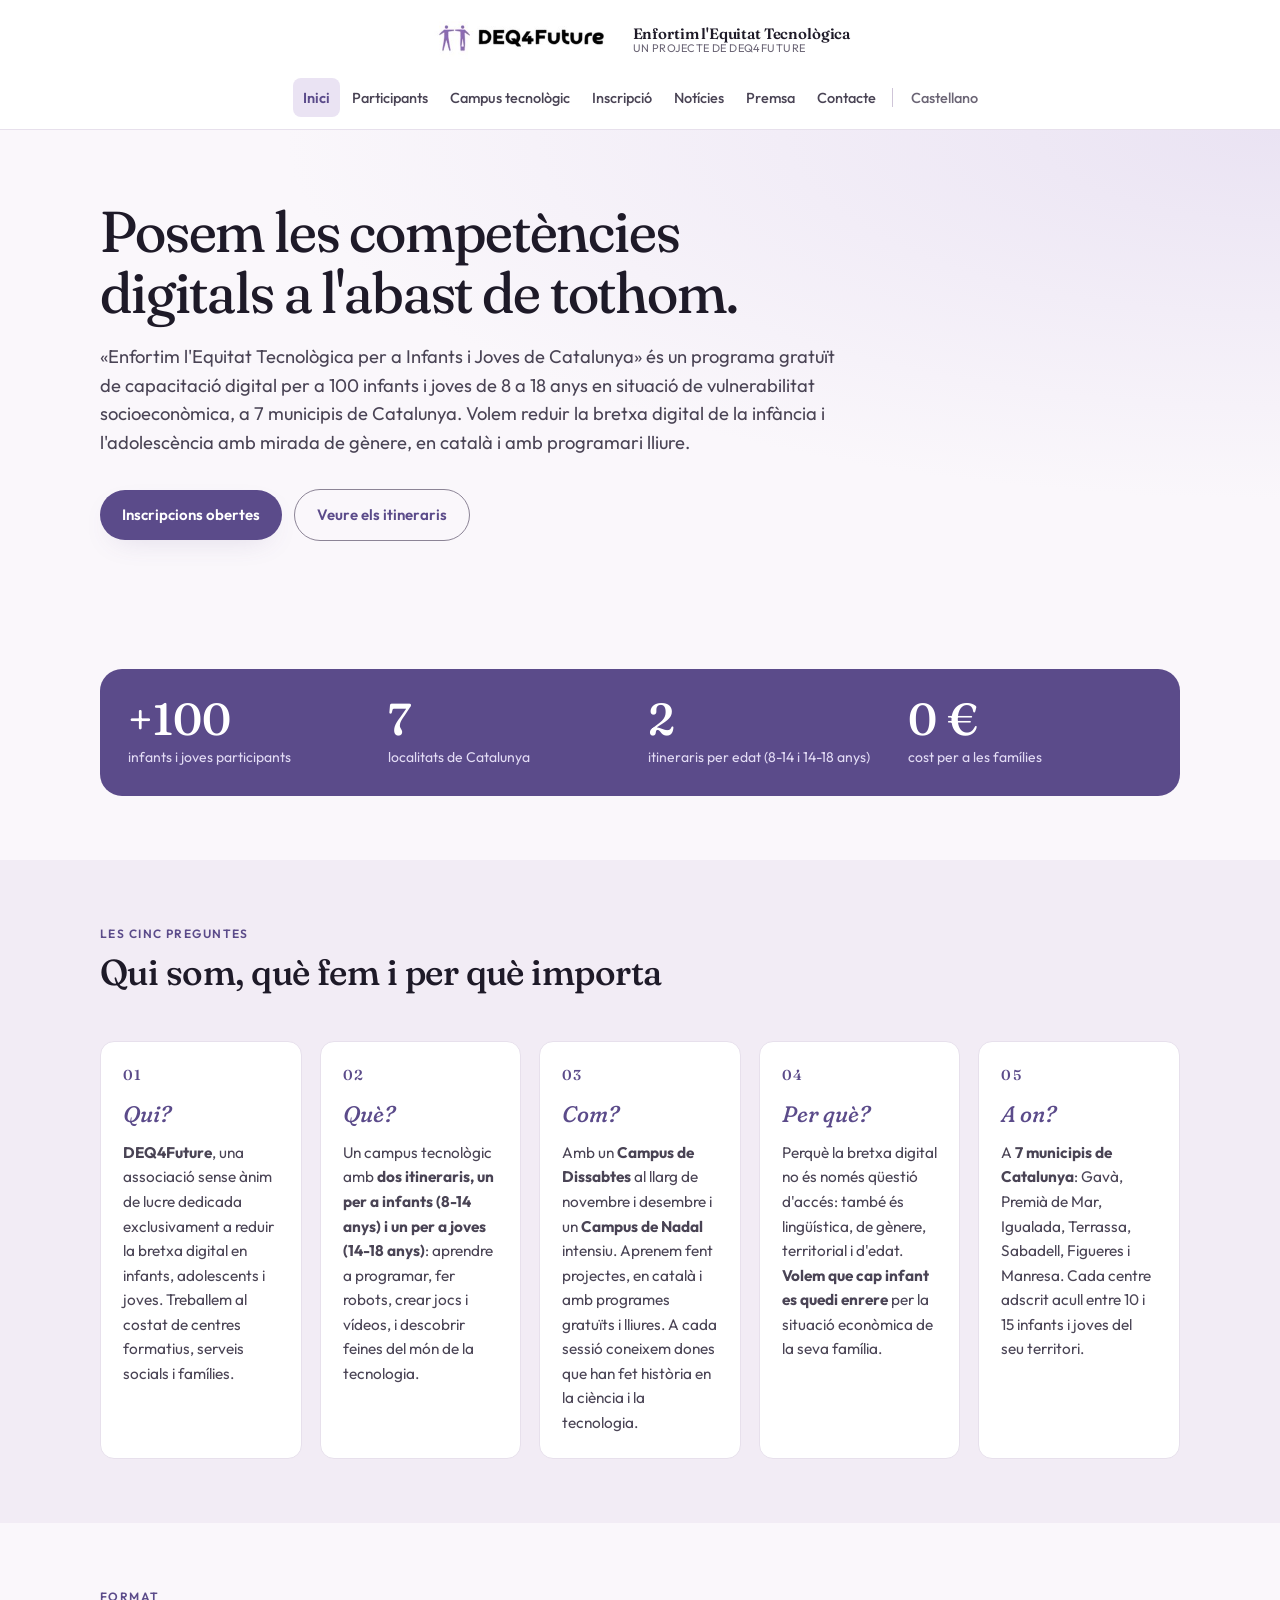
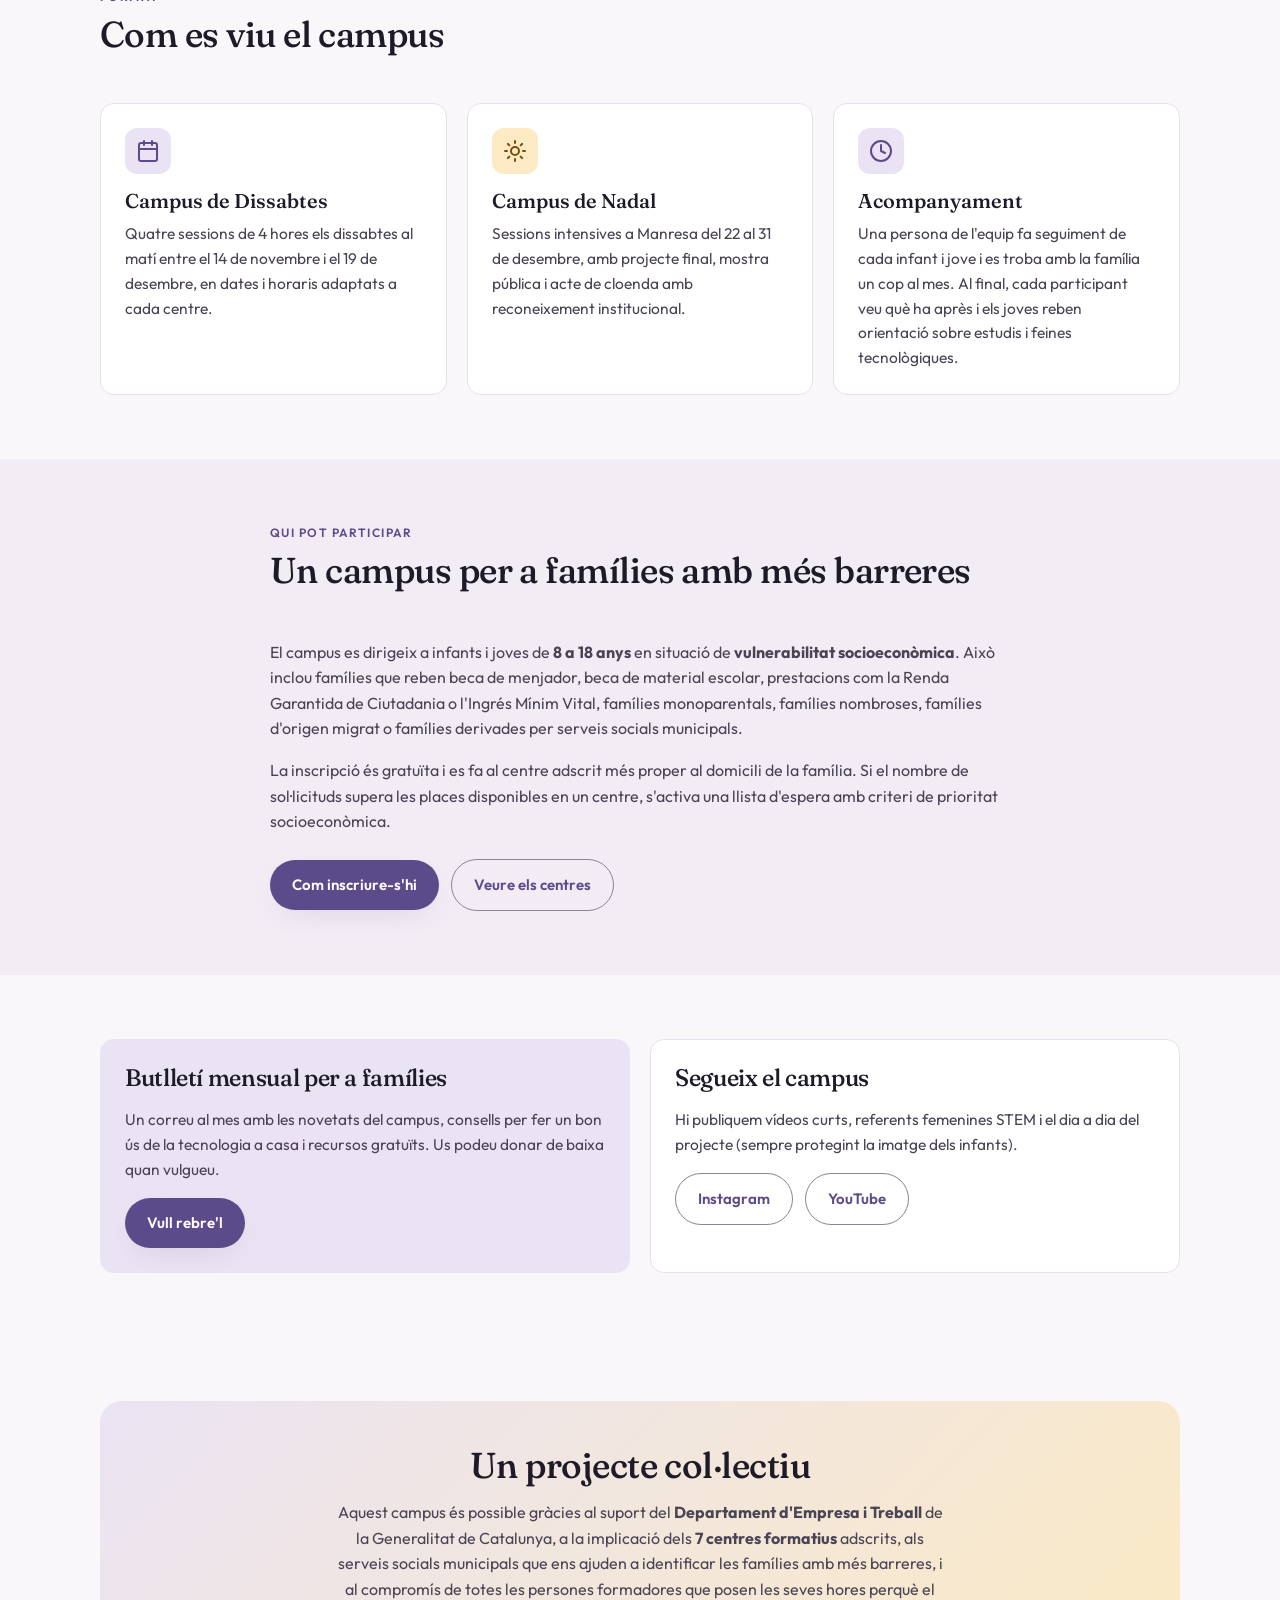
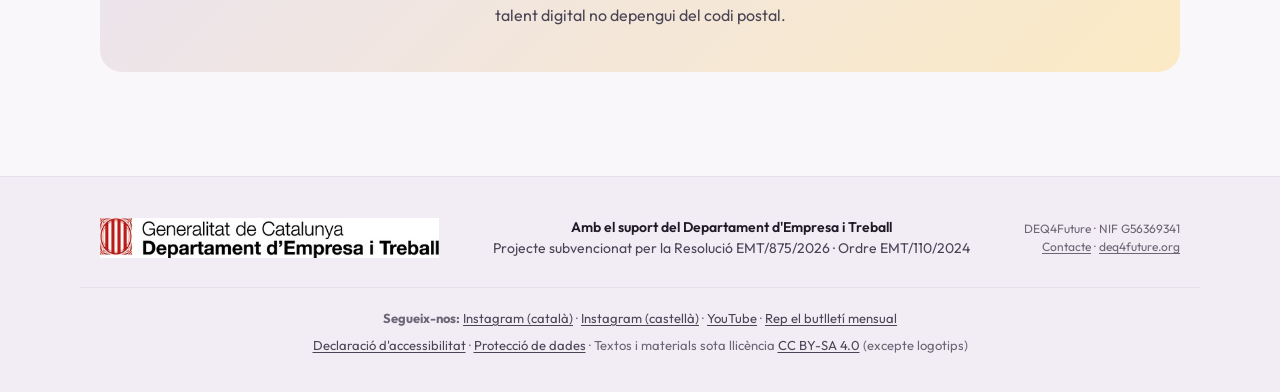
==== commit 3f782bfb: "Update more schedules" ====
--- a/index.html
+++ b/index.html
@@ -158,7 +158,7 @@
           <h3>Campus de Dissabtes</h3>
           <p>
             Quatre sessions de 4 hores els dissabtes al matí entre el 14 de
-            novembre i el 12 de desembre, en horaris adaptats a cada centre.
+            novembre i el 19 de desembre, en dates i horaris adaptats a cada centre.
           </p>
         </article>
 
